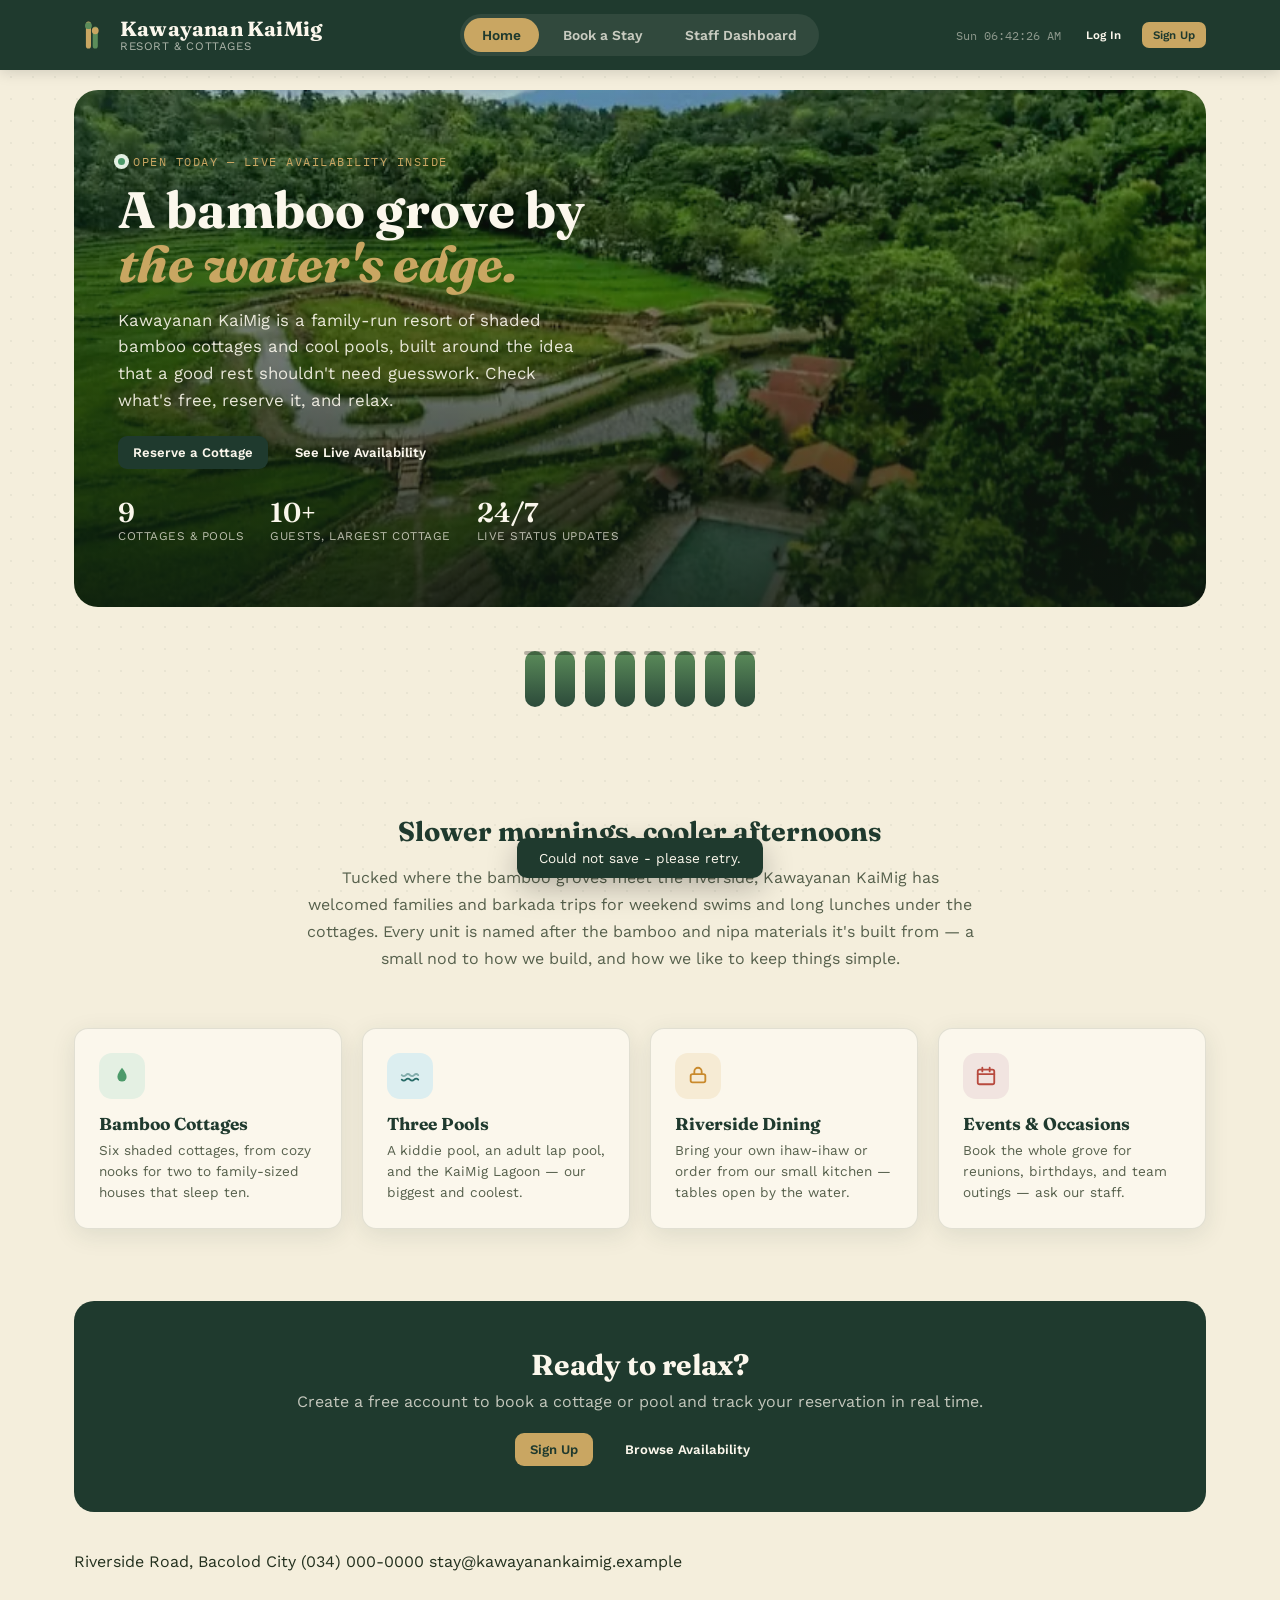
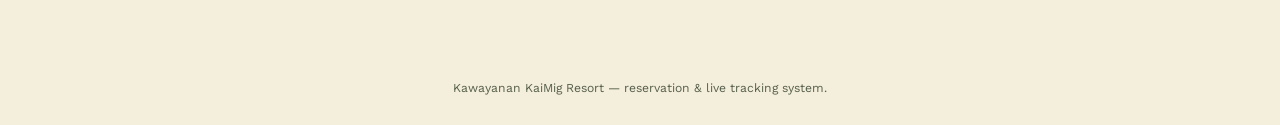
==== kawayanan-kaimig-resort/index.html @ e8a9a2a2 "Initial import: Kawayanan KaiMig demo" ====
<!DOCTYPE html>
<html lang="en">
<head>
<meta charset="UTF-8">
<meta name="viewport" content="width=device-width, initial-scale=1.0">
<title>Kawayanan KaiMig Resort — Reservations</title>
<link rel="preconnect" href="https://fonts.googleapis.com">
<link href="https://fonts.googleapis.com/css2?family=Fraunces:ital,opsz,wght@0,9..144,400;0,9..144,500;0,9..144,600;0,9..144,700;1,9..144,500&family=Work+Sans:wght@400;500;600;700&family=IBM+Plex+Mono:wght@400;500&display=swap" rel="stylesheet">
<link rel="stylesheet" href="css/base.css">
<link rel="stylesheet" href="css/header.css">
<link rel="stylesheet" href="css/hero.css">
<link rel="stylesheet" href="css/landing.css">
<link rel="stylesheet" href="css/units.css">
<link rel="stylesheet" href="css/modal.css">
<link rel="stylesheet" href="css/lookup.css">
<link rel="stylesheet" href="css/admin.css">
</head>
<body>

<header>
  <div class="header-inner">
    <div class="brand" onclick="switchView('landing')">
      <svg viewBox="0 0 40 40" fill="none" xmlns="http://www.w3.org/2000/svg">
        <rect x="14" y="4" width="6" height="32" rx="3" fill="#C9A662"/>
        <rect x="22" y="10" width="6" height="26" rx="3" fill="#5B8C5A"/>
        <circle cx="17" cy="9" r="4" fill="#5B8C5A"/>
        <circle cx="25" cy="15" r="4" fill="#C9A662"/>
      </svg>
      <div class="brand-text">
        <div class="name">Kawayanan KaiMig</div>
        <div class="tagline">Resort &amp; Cottages</div>
      </div>
    </div>
    <nav class="tabs">
      <button id="tabHomeBtn" class="active" onclick="switchView('landing')">Home</button>
      <button id="tabCustomerBtn" onclick="switchView('customer')">Book a Stay</button>
      <button id="tabAdminBtn" onclick="switchView('admin')">Staff Dashboard</button>
    </nav>
    <div class="header-right">
      <div class="clock" id="clock"></div>
      <div class="auth-actions" id="authActionsLoggedOut">
        <button class="btn btn-sm btn-outline-light" onclick="openLoginModal()">Log In</button>
        <button class="btn btn-sm btn-light" onclick="openSignupModal()">Sign Up</button>
      </div>
      <div class="user-chip" id="authActionsLoggedIn" style="display:none;">
        <span>Hi, <span class="uname" id="userChipName"></span></span>
        <button class="btn btn-sm btn-outline-light" onclick="logoutUser()">Log Out</button>
      </div>
    </div>
  </div>
</header>

<main>

  <!-- ===================== LANDING VIEW ===================== -->
  <section id="view-landing" class="view active">
    <div class="hero hero-photo hero-photo--landing">
      <div>
        <div class="eyebrow"><span class="dot"></span> Open today — live availability inside</div>
        <h1>A bamboo grove by<br><em>the water's edge.</em></h1>
        <p class="lede">Kawayanan KaiMig is a family-run resort of shaded bamboo cottages and cool pools, built around the idea that a good rest shouldn't need guesswork. Check what's free, reserve it, and relax.</p>
        <div class="hero-ctas">
          <button class="btn btn-primary" onclick="handleReserveCTA()">Reserve a Cottage</button>
          <button class="btn btn-outline-light" onclick="switchView('customer')">See Live Availability</button>
        </div>
        <div class="hero-stats">
          <div class="stat"><div class="num">9</div><div class="lab">Cottages &amp; pools</div></div>
          <div class="stat"><div class="num">10+</div><div class="lab">Guests, largest cottage</div></div>
          <div class="stat"><div class="num">24/7</div><div class="lab">Live status updates</div></div>
        </div>
      </div>
    </div>

    <div class="grove-divider" aria-hidden="true">
      <div class="stalk"></div><div class="stalk"></div><div class="stalk"></div>
      <div class="stalk"></div><div class="stalk"></div><div class="stalk"></div>
      <div class="stalk"></div><div class="stalk"></div>
    </div>

    <div class="section-landing">
      <div class="about-block">
        <h2>Slower mornings, cooler afternoons</h2>
        <p>Tucked where the bamboo groves meet the riverside, Kawayanan KaiMig has welcomed families and barkada trips for weekend swims and long lunches under the cottages. Every unit is named after the bamboo and nipa materials it's built from — a small nod to how we build, and how we like to keep things simple.</p>
      </div>

      <div class="amenities-grid">
        <div class="amenity-card">
          <div class="amenity-icon" style="background:var(--available-bg);">
            <svg width="22" height="22" viewBox="0 0 24 24" fill="none"><path d="M12 3C9 7 7 10 7 13a5 5 0 0010 0c0-3-2-6-5-10z" fill="#4C9A6A"/></svg>
          </div>
          <h3>Bamboo Cottages</h3>
          <p>Six shaded cottages, from cozy nooks for two to family-sized houses that sleep ten.</p>
        </div>
        <div class="amenity-card">
          <div class="amenity-icon" style="background:#DCEEF0;">
            <svg width="22" height="22" viewBox="0 0 24 24" fill="none"><path d="M3 16c1.5 1.5 3 1.5 4.5 0s3-1.5 4.5 0 3 1.5 4.5 0 3-1.5 4.5 0" stroke="#276B67" stroke-width="2" stroke-linecap="round"/><path d="M3 11c1.5 1.5 3 1.5 4.5 0s3-1.5 4.5 0 3 1.5 4.5 0 3-1.5 4.5 0" stroke="#276B67" stroke-width="2" stroke-linecap="round" opacity="0.5"/></svg>
          </div>
          <h3>Three Pools</h3>
          <p>A kiddie pool, an adult lap pool, and the KaiMig Lagoon — our biggest and coolest.</p>
        </div>
        <div class="amenity-card">
          <div class="amenity-icon" style="background:var(--reserved-bg);">
            <svg width="22" height="22" viewBox="0 0 24 24" fill="none"><rect x="4" y="10" width="16" height="9" rx="2" stroke="#C98A2C" stroke-width="2"/><path d="M8 10V7a4 4 0 018 0v3" stroke="#C98A2C" stroke-width="2"/></svg>
          </div>
          <h3>Riverside Dining</h3>
          <p>Bring your own ihaw-ihaw or order from our small kitchen — tables open by the water.</p>
        </div>
        <div class="amenity-card">
          <div class="amenity-icon" style="background:#F1E4E0;">
            <svg width="22" height="22" viewBox="0 0 24 24" fill="none"><rect x="3" y="5" width="18" height="16" rx="2" stroke="#B84A3E" stroke-width="2"/><path d="M3 10h18M8 3v4M16 3v4" stroke="#B84A3E" stroke-width="2" stroke-linecap="round"/></svg>
          </div>
          <h3>Events &amp; Occasions</h3>
          <p>Book the whole grove for reunions, birthdays, and team outings — ask our staff.</p>
        </div>
      </div>
    </div>

    <div class="cta-band">
      <h2>Ready to relax?</h2>
      <p>Create a free account to book a cottage or pool and track your reservation in real time.</p>
      <button class="btn btn-light" onclick="openSignupModal()">Sign Up</button>
      <button class="btn btn-outline-light" onclick="switchView('customer')">Browse Availability</button>
    </div>

    <div class="contact-row">
      <span>Riverside Road, Bacolod City</span>
      <span>(034) 000-0000</span>
      <span>stay@kawayanankaimig.example</span>
    </div>
  </section>

  <!-- ===================== CUSTOMER VIEW ===================== -->
  <section id="view-customer" class="view">
    <div class="section-head" style="margin-top:40px;">
      <h2>The Grove Board</h2>
      <div class="legend">
        <span><i style="background:var(--available)"></i> Available</span>
        <span><i style="background:var(--reserved)"></i> Reserved</span>
        <span><i style="background:var(--occupied)"></i> Occupied</span>
      </div>
    </div>
    <div class="sub" style="font-size:0.85rem; color:var(--ink-soft); margin-bottom:18px;">Live status — refreshes automatically. Log in to reserve a unit.</div>
    <div class="grid" id="customerGrid"></div>

    <div id="myReservationsWrap" style="display:none;">
      <div class="section-head">
        <h2>My Reservations</h2>
        <div class="sub">Saved automatically to your account</div>
      </div>
      <div id="myReservationsList"></div>
    </div>

    <div class="lookup-box">
      <div class="field">
        <label for="lookupCode">Reservation code</label>
        <input id="lookupCode" placeholder="e.g. KKR-4F82Q">
      </div>
      <div class="field">
        <label for="lookupContact">Contact number used</label>
        <input id="lookupContact" placeholder="09xx xxx xxxx">
      </div>
      <button class="btn btn-primary" onclick="lookupReservation()">Find my reservation</button>
    </div>
    <div class="lookup-result" id="lookupResult"></div>
  </section>

  <!-- ===================== ADMIN VIEW ===================== -->
  <section id="view-admin" class="view">

    <div id="adminGate" class="gate">
      <h2>Staff Sign-in</h2>
      <p>Enter the staff passcode to open the dashboard. (Demo passcode: <strong>1234</strong> — for real use, this should be replaced with proper staff login.)</p>
      <div class="field"><input type="password" id="passcodeInput" placeholder="Passcode"></div>
      <div class="err-msg" id="gateErr">Incorrect passcode — try again.</div>
      <button class="btn btn-primary" style="width:100%" onclick="checkPasscode()">Enter Dashboard</button>
    </div>

    <div id="adminDashboard" style="display:none;">
      <div class="section-head" style="margin-top:32px;">
        <h2>Live Overview</h2>
        <div class="sub" id="lastUpdated">—</div>
      </div>
      <div class="stats-row">
        <div class="stat-card"><div class="n" id="admStatAvail">–</div><div class="l">Available</div></div>
        <div class="stat-card"><div class="n" id="admStatReserved">–</div><div class="l">Reserved</div></div>
        <div class="stat-card"><div class="n" id="admStatOccupied">–</div><div class="l">Occupied</div></div>
        <div class="stat-card"><div class="n" id="admStatPending">–</div><div class="l">Pending requests</div></div>
      </div>

      <div class="section-head">
        <h2>Units — Grove Board</h2>
        <div class="sub">Tap a status chip to override manually (walk-ins, maintenance, etc.)</div>
      </div>
      <div class="grid" id="adminGrid"></div>

      <div class="section-head">
        <h2>Reservations</h2>
        <div class="sub" id="resCount"></div>
      </div>
      <div class="table-wrap">
        <table>
          <thead>
            <tr><th>Code</th><th>Guest</th><th>Unit</th><th>Date</th><th>Slot</th><th>Guests</th><th>Status</th><th>Actions</th></tr>
          </thead>
          <tbody id="resTableBody"></tbody>
        </table>
      </div>
    </div>
  </section>

</main>

<footer>Kawayanan KaiMig Resort — reservation &amp; live tracking system.</footer>

<!-- Booking Modal -->
<div class="overlay" id="bookingOverlay">
  <div class="modal">
    <button class="close-x" onclick="closeAllModals()">&times;</button>
    <div id="bookingFormWrap">
      <h3 id="bookingUnitName">Reserve Unit</h3>
      <div class="modal-sub" id="bookingUnitMeta"></div>
      <div class="field"><label for="gName">Full name</label><input id="gName" placeholder="Juan Dela Cruz"></div>
      <div class="field"><label for="gContact">Contact number</label><input id="gContact" placeholder="09xx xxx xxxx"></div>
      <div class="field-row">
        <div class="field"><label for="gDate">Date</label><input type="date" id="gDate"></div>
        <div class="field"><label for="gGuests">Guests</label><input type="number" id="gGuests" min="1" value="2"></div>
      </div>
      <div class="field">
        <label for="gSlot">Time slot</label>
        <select id="gSlot">
          <option value="Morning (8AM-12NN)">Morning (8AM-12NN)</option>
          <option value="Afternoon (1PM-5PM)">Afternoon (1PM-5PM)</option>
          <option value="Whole Day (8AM-5PM)">Whole Day (8AM-5PM)</option>
          <option value="Overnight (2PM-10AM)">Overnight (2PM-10AM)</option>
        </select>
      </div>
      <div class="err-msg" id="bookingErr">Please fill in all fields.</div>
      <div class="modal-actions">
        <button class="btn btn-ghost" onclick="closeAllModals()">Cancel</button>
        <button class="btn btn-primary" onclick="submitBooking()">Confirm Reservation</button>
      </div>
    </div>
    <div id="bookingConfirmWrap" style="display:none;" class="confirm-box">
      <h3>Reservation requested!</h3>
      <p class="modal-sub">Show this code at the front desk. Staff will confirm your slot shortly.</p>
      <div class="code" id="confirmCode"></div>
      <button class="btn btn-primary" style="width:100%" onclick="closeAllModals()">Done</button>
    </div>
  </div>
</div>

<!-- Login Modal -->
<div class="overlay" id="loginOverlay">
  <div class="modal">
    <button class="close-x" onclick="closeAllModals()">&times;</button>
    <h3>Log In</h3>
    <div class="modal-sub">Welcome back to Kawayanan KaiMig.</div>
    <div class="field"><label for="liEmail">Email</label><input type="email" id="liEmail" placeholder="you@example.com"></div>
    <div class="field"><label for="liPass">Password</label><input type="password" id="liPass" placeholder="********"></div>
    <div class="err-msg" id="loginErr">Incorrect email or password.</div>
    <div class="modal-actions">
      <button class="btn btn-primary" style="width:100%" onclick="loginUser()">Log In</button>
    </div>
    <div class="switch-line">New here? <button onclick="openSignupModal()">Create an account</button></div>
  </div>
</div>

<!-- Signup Modal -->
<div class="overlay" id="signupOverlay">
  <div class="modal">
    <button class="close-x" onclick="closeAllModals()">&times;</button>
    <h3>Sign Up</h3>
    <div class="modal-sub">Create a free account to reserve cottages and pools.</div>
    <div class="field"><label for="suName">Full name</label><input id="suName" placeholder="Juan Dela Cruz"></div>
    <div class="field"><label for="suEmail">Email</label><input type="email" id="suEmail" placeholder="you@example.com"></div>
    <div class="field"><label for="suContact">Contact number</label><input id="suContact" placeholder="09xx xxx xxxx"></div>
    <div class="field"><label for="suPass">Password</label><input type="password" id="suPass" placeholder="At least 6 characters"></div>
    <div class="err-msg" id="signupErr">Please check the fields above.</div>
    <div class="modal-actions">
      <button class="btn btn-primary" style="width:100%" onclick="signupUser()">Create Account</button>
    </div>
    <div class="switch-line">Already have an account? <button onclick="openLoginModal()">Log in</button></div>
  </div>
</div>

<div class="toast" id="toast"></div>

<script src="js/config.js"></script>
<script src="js/storage.js"></script>
<script src="js/utils.js"></script>
<script src="js/render.js"></script>
<script src="js/views.js"></script>
<script src="js/auth.js"></script>
<script src="js/booking.js"></script>
<script src="js/admin.js"></script>
<script src="js/lookup.js"></script>
<script src="js/ui.js"></script>
<script src="js/main.js"></script>
</body>
</html>
---- kawayanan-kaimig-resort/css/base.css ----
/* Design tokens, resets, page background, view switching */
:root{
  --bg: #F4EEDC;
  --bg-alt: #ECE3C8;
  --forest: #1F3A2E;
  --forest-soft: #2C4A3A;
  --leaf: #5B8C5A;
  --culm: #C9A662;
  --culm-dark: #A9873F;
  --teal: #276B67;
  --ink: #23301E;
  --ink-soft: #56604C;
  --cream: #FBF7EC;
  --line: rgba(35,48,30,0.12);
  --available: #4C9A6A;
  --available-bg: #E4F0E3;
  --reserved: #C98A2C;
  --reserved-bg: #F6EBD4;
  --occupied: #B84A3E;
  --occupied-bg: #F5E1DC;
  --pending: #7A7F72;
  --font-display: 'Fraunces', serif;
  --font-body: 'Work Sans', sans-serif;
  --font-mono: 'IBM Plex Mono', monospace;
  --radius: 14px;
  --shadow: 0 6px 24px rgba(31,58,46,0.10);
}
*{box-sizing:border-box;}
html,body{margin:0;padding:0;}
body{
  background: var(--bg);
  color: var(--ink);
  font-family: var(--font-body);
  -webkit-font-smoothing: antialiased;
}
body::before{
  content:"";
  position:fixed; inset:0;
  background-image: radial-gradient(rgba(31,58,46,0.05) 1px, transparent 1px);
  background-size: 22px 22px;
  pointer-events:none;
  z-index:0;
}
a{color:inherit;}
@media (prefers-reduced-motion: reduce){
  *{animation-duration:0.001ms !important; animation-iteration-count:1 !important; transition-duration:0.001ms !important;}
}
---- kawayanan-kaimig-resort/css/header.css ----
/* Sticky header, brand, tabs, auth chip */
/* ---------- Header ---------- */
header{
  position: sticky; top:0; z-index:50;
  background: var(--forest);
  color: var(--cream);
  box-shadow: 0 2px 14px rgba(0,0,0,0.15);
}
.header-inner{
  max-width:1180px; margin:0 auto;
  padding: 14px 24px;
  display:flex; align-items:center; justify-content:space-between; gap:16px;
  flex-wrap:wrap;
}
.brand{display:flex; align-items:center; gap:12px; cursor:pointer;}
.brand svg{width:34px; height:34px; flex-shrink:0;}
.brand-text{line-height:1.05;}
.brand-text .name{font-family:var(--font-display); font-weight:700; font-size:1.28rem; letter-spacing:0.2px;}
.brand-text .tagline{font-size:0.72rem; color: rgba(251,247,236,0.65); letter-spacing:0.6px; text-transform:uppercase;}
nav.tabs{display:flex; gap:6px; background: rgba(251,247,236,0.08); padding:4px; border-radius:999px;}
nav.tabs button{
  font-family: var(--font-body); font-weight:600; font-size:0.86rem;
  background:transparent; color: rgba(251,247,236,0.75);
  border:none; padding:9px 18px; border-radius:999px; cursor:pointer;
  transition: background 0.2s ease, color 0.2s ease;
}
nav.tabs button.active{background: var(--culm); color: var(--forest);}
nav.tabs button:not(.active):hover{background: rgba(251,247,236,0.12); color:var(--cream);}
.clock{font-family:var(--font-mono); font-size:0.76rem; color: rgba(251,247,236,0.5); white-space:nowrap;}
.header-right{display:flex; align-items:center; gap:14px; flex-wrap:wrap;}
.auth-actions{display:flex; align-items:center; gap:10px;}
.user-chip{display:flex; align-items:center; gap:10px; font-size:0.84rem;}
.user-chip .uname{font-weight:600; color:var(--cream);}
.btn-outline-light{background:transparent; border:1px solid rgba(251,247,236,0.4); color:var(--cream);}
.btn-outline-light:hover{background:rgba(251,247,236,0.12);}
.btn-light{background:var(--culm); color:var(--forest);}
.btn-light:hover{opacity:0.9;}
@media (max-width:760px){ .clock{display:none;} }

main{position:relative; z-index:1; max-width:1180px; margin:0 auto; padding: 0 24px 80px;}
.view{display:none;}
.view.active{display:block;}
---- kawayanan-kaimig-resort/css/hero.css ----
/* Hero blocks (shared + photo variant) */
/* ---------- Hero (shared pattern) ---------- */
.hero{
  padding: 56px 0 30px;
  display:grid; grid-template-columns: 1.15fr 0.85fr; gap:40px; align-items:center;
}
@media (max-width: 880px){ .hero{grid-template-columns:1fr; padding-top:36px;} }
.eyebrow{
  font-family: var(--font-mono); font-size:0.72rem; letter-spacing:1.5px; text-transform:uppercase;
  color: var(--teal); margin-bottom:14px; display:flex; align-items:center; gap:8px;
}
.eyebrow .dot{width:7px; height:7px; border-radius:50%; background: var(--available); box-shadow:0 0 0 4px var(--available-bg); animation: pulse 2.2s infinite;}
@keyframes pulse{0%,100%{opacity:1;} 50%{opacity:0.4;}}
h1{
  font-family: var(--font-display); font-weight:700; font-size: clamp(2.1rem, 4vw, 3.2rem);
  line-height:1.05; margin:0 0 16px; color: var(--forest);
}
h1 em{font-style:italic; color: var(--teal);}
.hero p.lede{font-size:1.05rem; line-height:1.6; color: var(--ink-soft); max-width:46ch; margin:0 0 22px;}
.hero-stats{display:flex; gap:26px; flex-wrap:wrap;}
.hero-stats .stat .num{font-family:var(--font-display); font-size:1.7rem; font-weight:600; color:var(--forest);}
.hero-stats .stat .lab{font-size:0.74rem; color:var(--ink-soft); text-transform:uppercase; letter-spacing:0.5px;}
.hero-ctas{display:flex; gap:12px; flex-wrap:wrap; margin-bottom:26px;}

.hero.hero-photo{
  grid-template-columns: 1fr;
  background-size: cover;
  background-position: center;
  border-radius: 24px;
  padding: 64px 44px;
  margin-top: 20px;
}
.hero.hero-photo .eyebrow{color: var(--culm);}
.hero.hero-photo h1{color: var(--cream);}
.hero.hero-photo h1 em{color: var(--culm);}
.hero.hero-photo p.lede{color: rgba(251,247,236,0.9);}
.hero.hero-photo .hero-stats .stat .num{color: var(--cream);}
.hero.hero-photo .hero-stats .stat .lab{color: rgba(251,247,236,0.72);}
@media (max-width:880px){ .hero.hero-photo{padding:44px 22px;} }

.grove-hero{position:relative; height:260px; display:flex; align-items:flex-end; justify-content:center; gap:14px;}
.stalk{
  width: 20px; border-radius: 10px;
  background: linear-gradient(180deg, var(--leaf), var(--forest-soft));
  position:relative; transform-origin:bottom center;
  animation: sway 4.5s ease-in-out infinite;
}
.stalk::before, .stalk::after{
  content:""; position:absolute; left:-1px; right:-1px; height:4px; background: rgba(0,0,0,0.14); border-radius:2px;
}
.stalk:nth-child(1){height:150px; animation-delay:0s;}
.stalk:nth-child(2){height:210px; animation-delay:0.4s;}
.stalk:nth-child(3){height:170px; animation-delay:0.8s;}
.stalk:nth-child(4){height:240px; animation-delay:0.2s;}
.stalk:nth-child(5){height:190px; animation-delay:0.6s;}
.stalk:nth-child(6){height:150px; animation-delay:1s;}
@keyframes sway{0%,100%{transform:rotate(-2.2deg);} 50%{transform:rotate(2.2deg);}}

.hero.hero-photo--landing{
  background-image: linear-gradient(180deg, rgba(20,33,20,0.25), rgba(14,24,16,0.85)), url('../assets/hero.webp');
}
---- kawayanan-kaimig-resort/css/landing.css ----
/* Landing-only sections */
/* ---------- Landing-only sections ---------- */
.grove-divider{display:flex; justify-content:center; gap:10px; align-items:flex-end; height:90px; overflow:hidden; margin: 10px 0 20px;}
.grove-divider .stalk{height:56px;}
.section-landing{padding:64px 0 8px;}
.section-label{
  display:block; text-align:center; font-family:var(--font-mono); font-size:0.72rem;
  letter-spacing:1.6px; text-transform:uppercase; color:var(--teal); margin-bottom:10px;
}
.about-block{max-width:680px; margin:0 auto 56px; text-align:center;}
.about-block h2{font-family:var(--font-display); color:var(--forest); font-size:1.7rem; margin-bottom:12px;}
.about-block p{color:var(--ink-soft); line-height:1.7; font-size:1rem;}
.amenities-wrap{text-align:center;}
.amenities-grid{display:grid; grid-template-columns:repeat(auto-fit,minmax(230px,1fr)); gap:20px; margin-top:22px; text-align:left; align-items:stretch;}
.amenity-card{background:var(--cream); border-radius:var(--radius); padding:24px; box-shadow:var(--shadow); border:1px solid var(--line); display:flex; flex-direction:column;}
.amenity-icon{width:46px;height:46px;border-radius:13px;display:flex;align-items:center;justify-content:center;margin-bottom:14px; flex-shrink:0;}
.amenity-card h3{font-family:var(--font-display); font-size:1.08rem; color:var(--forest); margin:0 0 6px;}
.amenity-card p{font-size:0.85rem; color:var(--ink-soft); line-height:1.55; margin:0; flex:1;}
.cta-band{background:var(--forest); color:var(--cream); border-radius:20px; padding:46px 34px; text-align:center; margin:64px 0 40px;}
.cta-band h2{font-family:var(--font-display); font-size:1.8rem; margin:0 0 10px;}
.cta-band p{color:rgba(251,247,236,0.75); margin:0 0 22px;}
.cta-band .btn{margin:0 6px;}
.contact-card{
  max-width:760px; margin:0 auto 60px; background:var(--cream); border:1px solid var(--line); border-radius:var(--radius);
  padding:26px 30px; display:grid; grid-template-columns:repeat(auto-fit,minmax(180px,1fr)); gap:20px; box-shadow:var(--shadow);
}
.contact-card .item{text-align:center;}
.contact-card .item .k{font-family:var(--font-mono); font-size:0.68rem; letter-spacing:1px; text-transform:uppercase; color:var(--teal); display:block; margin-bottom:6px;}
.contact-card .item .v{font-size:0.88rem; color:var(--ink); font-weight:500;}
@media (max-width:600px){ .contact-card{grid-template-columns:1fr; text-align:center;} }
---- kawayanan-kaimig-resort/css/units.css ----
/* Section headers and the cottage/pool unit grid */
/* ---------- Section headers ---------- */
.section-head{display:flex; align-items:baseline; justify-content:space-between; margin: 46px 0 18px; flex-wrap:wrap; gap:10px;}
.section-head h2{font-family:var(--font-display); font-size:1.5rem; margin:0; color:var(--forest); font-weight:600;}
.section-head .sub{font-size:0.85rem; color:var(--ink-soft);}
.legend{display:flex; gap:14px; font-size:0.76rem; color:var(--ink-soft); flex-wrap:wrap;}
.legend span{display:inline-flex; align-items:center; gap:6px;}
.legend i{width:9px; height:9px; border-radius:50%; display:inline-block;}

/* ---------- Unit grid (grove board) ---------- */
.grid{display:grid; grid-template-columns:repeat(auto-fill, minmax(240px,1fr)); gap:16px;}
.card{
  background: var(--cream); border-radius: var(--radius); box-shadow: var(--shadow);
  padding: 18px; display:flex; gap:14px; border:1px solid var(--line); position:relative; overflow:hidden;
}
.card .culm-bar{
  width:10px; border-radius:6px; flex-shrink:0;
  background-image: repeating-linear-gradient(180deg, currentColor 0 3px, transparent 3px 14px);
  background-color: transparent;
}
.card.status-available .culm-bar{color: var(--available);}
.card.status-reserved .culm-bar{color: var(--reserved);}
.card.status-occupied .culm-bar{color: var(--occupied);}
.card .body{flex:1; min-width:0;}
.card .top-row{display:flex; justify-content:space-between; align-items:flex-start; gap:8px;}
.card h3{font-family:var(--font-display); font-size:1.05rem; margin:0 0 3px; color:var(--forest); font-weight:600;}
.card .type{font-size:0.72rem; text-transform:uppercase; letter-spacing:0.5px; color:var(--ink-soft);}
.badge{
  font-size:0.68rem; font-weight:700; text-transform:uppercase; letter-spacing:0.4px;
  padding:4px 9px; border-radius:999px; white-space:nowrap;
}
.badge.status-available{color:var(--available); background:var(--available-bg);}
.badge.status-reserved{color:var(--reserved); background:var(--reserved-bg);}
.badge.status-occupied{color:var(--occupied); background:var(--occupied-bg);}
.card .meta{font-size:0.8rem; color:var(--ink-soft); margin:10px 0 12px; line-height:1.5;}
.card .meta strong{color:var(--ink);}
.card .actions{display:flex; gap:8px; flex-wrap:wrap;}

button{font-family:var(--font-body); cursor:pointer;}
.btn{
  border:none; border-radius:9px; padding:9px 15px; font-weight:600; font-size:0.82rem;
  transition: transform 0.12s ease, opacity 0.12s ease;
}
.btn:active{transform: scale(0.97);}
.btn-primary{background: var(--forest); color: var(--cream);}
.btn-primary:hover{opacity:0.9;}
.btn-ghost{background: transparent; color: var(--forest); border:1px solid var(--line);}
.btn-ghost:hover{background: rgba(31,58,46,0.05);}
.btn-sm{padding:6px 11px; font-size:0.72rem; border-radius:7px;}
.btn:disabled{opacity:0.4; cursor:not-allowed;}
.btn-available{background:var(--available-bg); color:var(--available);}
.btn-reserved{background:var(--reserved-bg); color:var(--reserved);}
.btn-occupied{background:var(--occupied-bg); color:var(--occupied);}
---- kawayanan-kaimig-resort/css/modal.css ----
/* Modals, forms, toast */
/* ---------- Modal ---------- */
.overlay{
  position:fixed; inset:0; background: rgba(23,32,20,0.55); z-index:100;
  display:none; align-items:center; justify-content:center; padding:20px;
}
.overlay.active{display:flex;}
.modal{
  background: var(--cream); border-radius: 18px; max-width:440px; width:100%;
  padding: 28px; box-shadow: 0 24px 60px rgba(0,0,0,0.3); max-height:88vh; overflow-y:auto; position:relative;
}
.modal h3{font-family:var(--font-display); color:var(--forest); font-size:1.3rem; margin:0 0 4px;}
.modal .modal-sub{font-size:0.82rem; color:var(--ink-soft); margin-bottom:18px;}
.field{margin-bottom:14px;}
.field label{display:block; font-size:0.76rem; font-weight:600; color:var(--ink); margin-bottom:6px; text-transform:uppercase; letter-spacing:0.3px;}
.field input, .field select{
  width:100%; padding:10px 12px; border-radius:9px; border:1px solid var(--line);
  background:#fff; font-family:var(--font-body); font-size:0.9rem; color:var(--ink);
}
.field input:focus, .field select:focus{outline:2px solid var(--teal); outline-offset:1px;}
.field-row{display:grid; grid-template-columns:1fr 1fr; gap:12px;}
.modal-actions{display:flex; gap:10px; margin-top:20px;}
.modal-actions .btn{flex:1;}
.close-x{position:absolute; top:16px; right:18px; background:none; border:none; font-size:1.3rem; color:var(--ink-soft); line-height:1;}
.err-msg{color:var(--occupied); font-size:0.8rem; margin-top:-6px; margin-bottom:10px; display:none;}
.confirm-box{text-align:center; padding:10px 0;}
.confirm-box .code{font-family:var(--font-mono); font-size:1.5rem; font-weight:600; color:var(--forest); background:var(--bg-alt); padding:10px 16px; border-radius:10px; display:inline-block; margin:14px 0;}
.switch-line{text-align:center; font-size:0.82rem; color:var(--ink-soft); margin-top:16px;}
.switch-line button{background:none; border:none; color:var(--teal); font-weight:600; cursor:pointer; padding:0; font-size:0.82rem;}
---- kawayanan-kaimig-resort/css/lookup.css ----
/* Reservation lookup */
/* ---------- Lookup ---------- */
.my-res-card{
  background:var(--cream); border:1px solid var(--line); border-radius:12px; padding:14px 18px;
  display:flex; justify-content:space-between; align-items:center; gap:12px; margin-bottom:10px; flex-wrap:wrap;
}
.my-res-card .left{font-size:0.85rem;}
.my-res-card .left .unit{font-weight:600; color:var(--forest);}
.my-res-card .left .meta{color:var(--ink-soft); font-size:0.78rem; margin-top:2px;}
.my-res-card .code{font-family:var(--font-mono); font-size:0.78rem; color:var(--ink-soft);}
.lookup-box{
  background: var(--bg-alt); border-radius: var(--radius); padding:22px; margin-top:50px;
  display:flex; gap:12px; align-items:flex-end; flex-wrap:wrap; border:1px solid var(--line);
}
.lookup-box .field{margin:0; flex:1; min-width:160px;}
.lookup-result{margin-top:16px; font-size:0.88rem;}
.lookup-result .rline{padding:10px 14px; background:var(--cream); border-radius:9px; margin-bottom:8px; display:flex; justify-content:space-between; align-items:center; flex-wrap:wrap; gap:6px;}
---- kawayanan-kaimig-resort/css/admin.css ----
/* Staff dashboard */
/* ---------- Admin ---------- */
.gate{max-width:380px; margin: 90px auto; text-align:center; background:var(--cream); padding:36px 30px; border-radius:18px; box-shadow:var(--shadow);}
.gate h2{font-family:var(--font-display); color:var(--forest); margin-top:0;}
.gate p{color:var(--ink-soft); font-size:0.85rem;}
.stats-row{display:grid; grid-template-columns:repeat(auto-fit, minmax(150px,1fr)); gap:14px; margin: 24px 0 10px;}
.stat-card{background:var(--cream); border-radius:12px; padding:16px 18px; border:1px solid var(--line);}
.stat-card .n{font-family:var(--font-display); font-size:1.9rem; font-weight:700; color:var(--forest);}
.stat-card .l{font-size:0.74rem; color:var(--ink-soft); text-transform:uppercase; letter-spacing:0.4px;}
table{width:100%; border-collapse:collapse; background:var(--cream); border-radius:var(--radius); overflow:hidden; box-shadow:var(--shadow);}
th, td{text-align:left; padding:12px 14px; font-size:0.83rem; border-bottom:1px solid var(--line);}
th{background: var(--bg-alt); color:var(--ink-soft); font-weight:600; text-transform:uppercase; font-size:0.7rem; letter-spacing:0.4px;}
tr:last-child td{border-bottom:none;}
.table-wrap{overflow-x:auto;}
.row-actions{display:flex; gap:6px; flex-wrap:wrap;}
.empty{color:var(--ink-soft); font-size:0.85rem; padding:30px 0; text-align:center;}
.toast{
  position:fixed; bottom:22px; left:50%; transform:translateX(-50%) translateY(20px);
  background:var(--forest); color:var(--cream); padding:12px 22px; border-radius:10px; font-size:0.85rem;
  box-shadow:0 10px 30px rgba(0,0,0,0.25); z-index:200; opacity:0; pointer-events:none; transition:all 0.25s ease;
  max-width:90vw; text-align:center;
}
.toast.show{opacity:1; transform:translateX(-50%) translateY(0);}
footer{text-align:center; padding:30px; font-size:0.76rem; color:var(--ink-soft);}
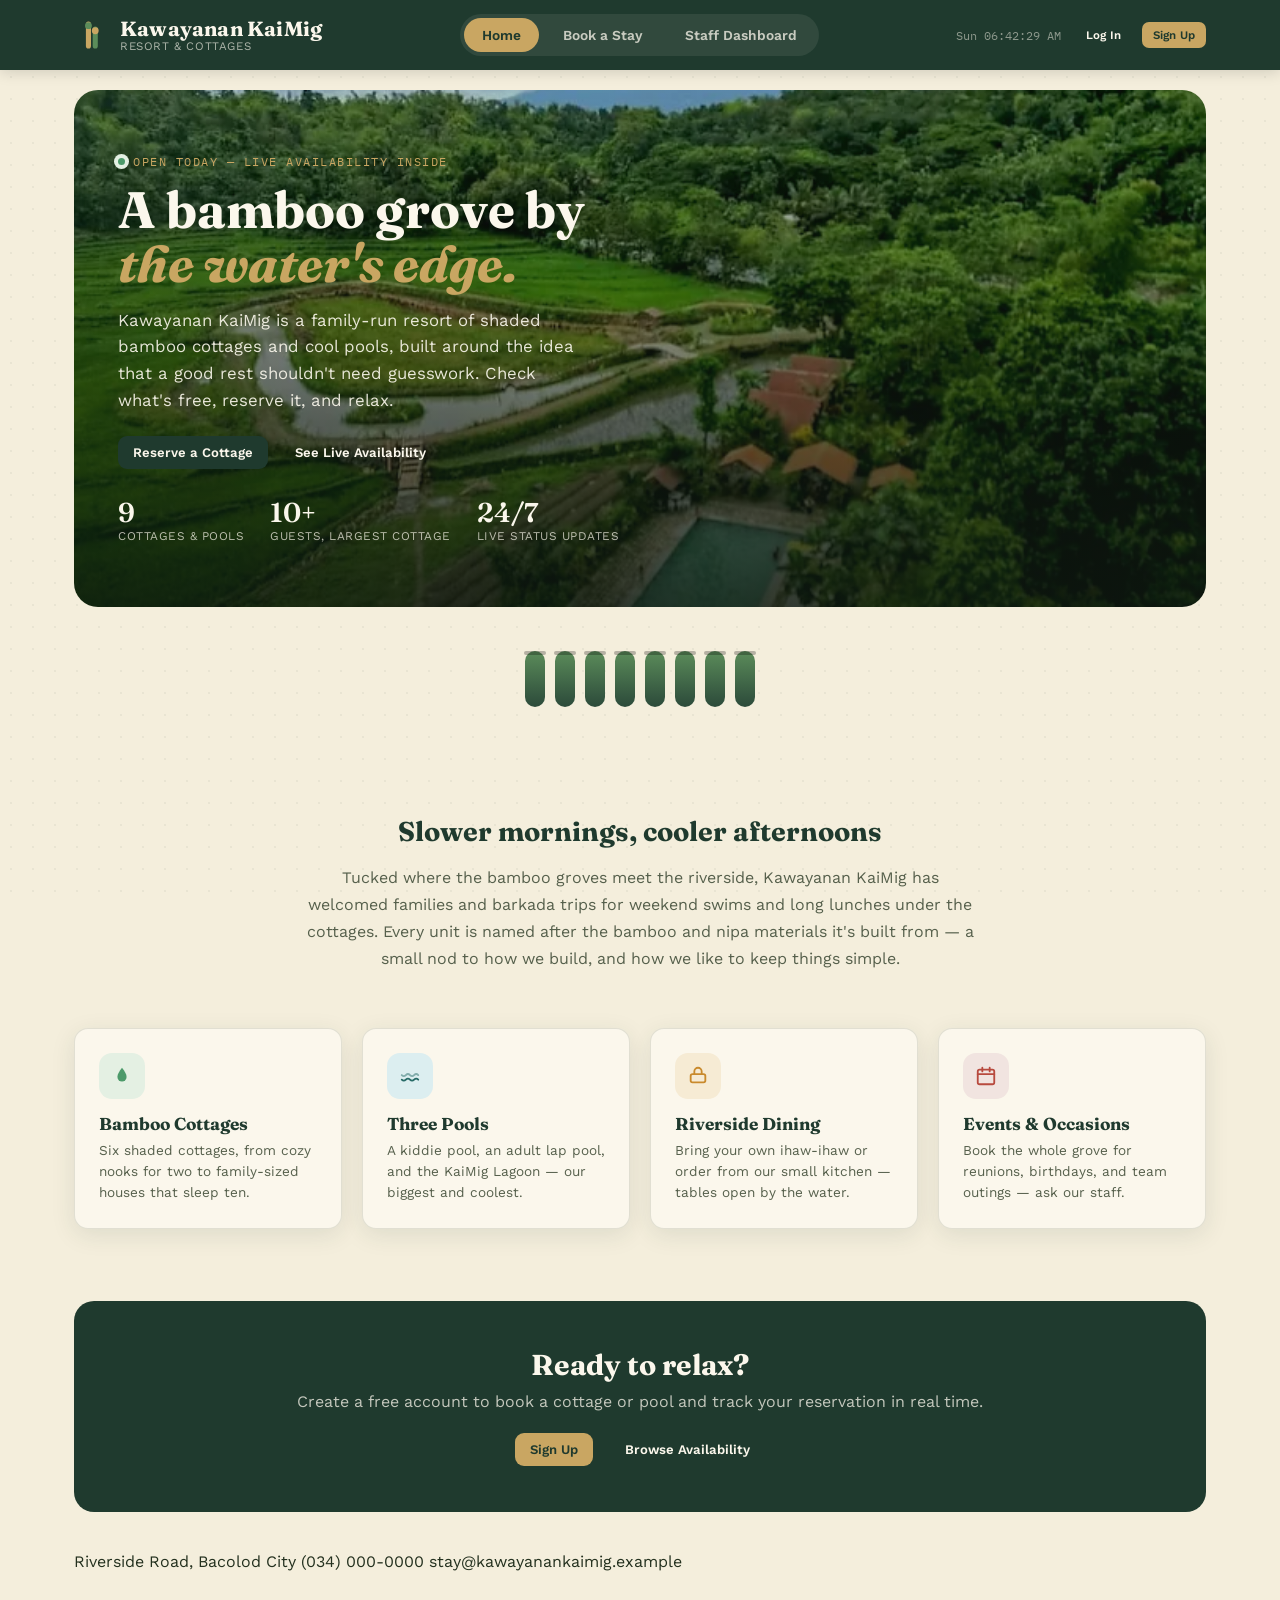
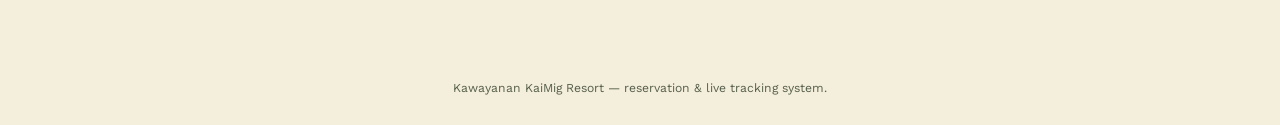
==== commit 8702b345: "Deploy resort reservation app to GitHub Pages Prepare the static resort booking app for online publi" ====
--- a/kawayanan-kaimig-resort/index.html
+++ b/kawayanan-kaimig-resort/index.html
@@ -6,14 +6,14 @@
 <title>Kawayanan KaiMig Resort — Reservations</title>
 <link rel="preconnect" href="https://fonts.googleapis.com">
 <link href="https://fonts.googleapis.com/css2?family=Fraunces:ital,opsz,wght@0,9..144,400;0,9..144,500;0,9..144,600;0,9..144,700;1,9..144,500&family=Work+Sans:wght@400;500;600;700&family=IBM+Plex+Mono:wght@400;500&display=swap" rel="stylesheet">
-<link rel="stylesheet" href="css/base.css">
-<link rel="stylesheet" href="css/header.css">
-<link rel="stylesheet" href="css/hero.css">
-<link rel="stylesheet" href="css/landing.css">
-<link rel="stylesheet" href="css/units.css">
-<link rel="stylesheet" href="css/modal.css">
-<link rel="stylesheet" href="css/lookup.css">
-<link rel="stylesheet" href="css/admin.css">
+<link rel="stylesheet" href="css/base.css?v=20261001">
+<link rel="stylesheet" href="css/header.css?v=20261001">
+<link rel="stylesheet" href="css/hero.css?v=20261001">
+<link rel="stylesheet" href="css/landing.css?v=20261001">
+<link rel="stylesheet" href="css/units.css?v=20261001">
+<link rel="stylesheet" href="css/modal.css?v=20261001">
+<link rel="stylesheet" href="css/lookup.css?v=20261001">
+<link rel="stylesheet" href="css/admin.css?v=20261001">
 </head>
 <body>
 
@@ -285,16 +285,16 @@
 
 <div class="toast" id="toast"></div>
 
-<script src="js/config.js"></script>
-<script src="js/storage.js"></script>
-<script src="js/utils.js"></script>
-<script src="js/render.js"></script>
-<script src="js/views.js"></script>
-<script src="js/auth.js"></script>
-<script src="js/booking.js"></script>
-<script src="js/admin.js"></script>
-<script src="js/lookup.js"></script>
-<script src="js/ui.js"></script>
-<script src="js/main.js"></script>
+<script src="js/config.js?v=20261001"></script>
+<script src="js/storage.js?v=20261001"></script>
+<script src="js/utils.js?v=20261001"></script>
+<script src="js/render.js?v=20261001"></script>
+<script src="js/views.js?v=20261001"></script>
+<script src="js/auth.js?v=20261001"></script>
+<script src="js/booking.js?v=20261001"></script>
+<script src="js/admin.js?v=20261001"></script>
+<script src="js/lookup.js?v=20261001"></script>
+<script src="js/ui.js?v=20261001"></script>
+<script src="js/main.js?v=20261001"></script>
 </body>
 </html>
--- a/kawayanan-kaimig-resort/css/units.css
+++ b/kawayanan-kaimig-resort/css/units.css
@@ -22,6 +22,8 @@
 .card.status-reserved .culm-bar{color: var(--reserved);}
 .card.status-occupied .culm-bar{color: var(--occupied);}
 .card .body{flex:1; min-width:0;}
+.unit-art{margin-bottom:12px; border-radius:12px; overflow:hidden; border:1px solid rgba(28,45,29,0.12); background:linear-gradient(135deg, #f4e7c7, #dfeedd);}
+.unit-art img{display:block; width:100%; height:110px; object-fit:cover;}
 .card .top-row{display:flex; justify-content:space-between; align-items:flex-start; gap:8px;}
 .card h3{font-family:var(--font-display); font-size:1.05rem; margin:0 0 3px; color:var(--forest); font-weight:600;}
 .card .type{font-size:0.72rem; text-transform:uppercase; letter-spacing:0.5px; color:var(--ink-soft);}
